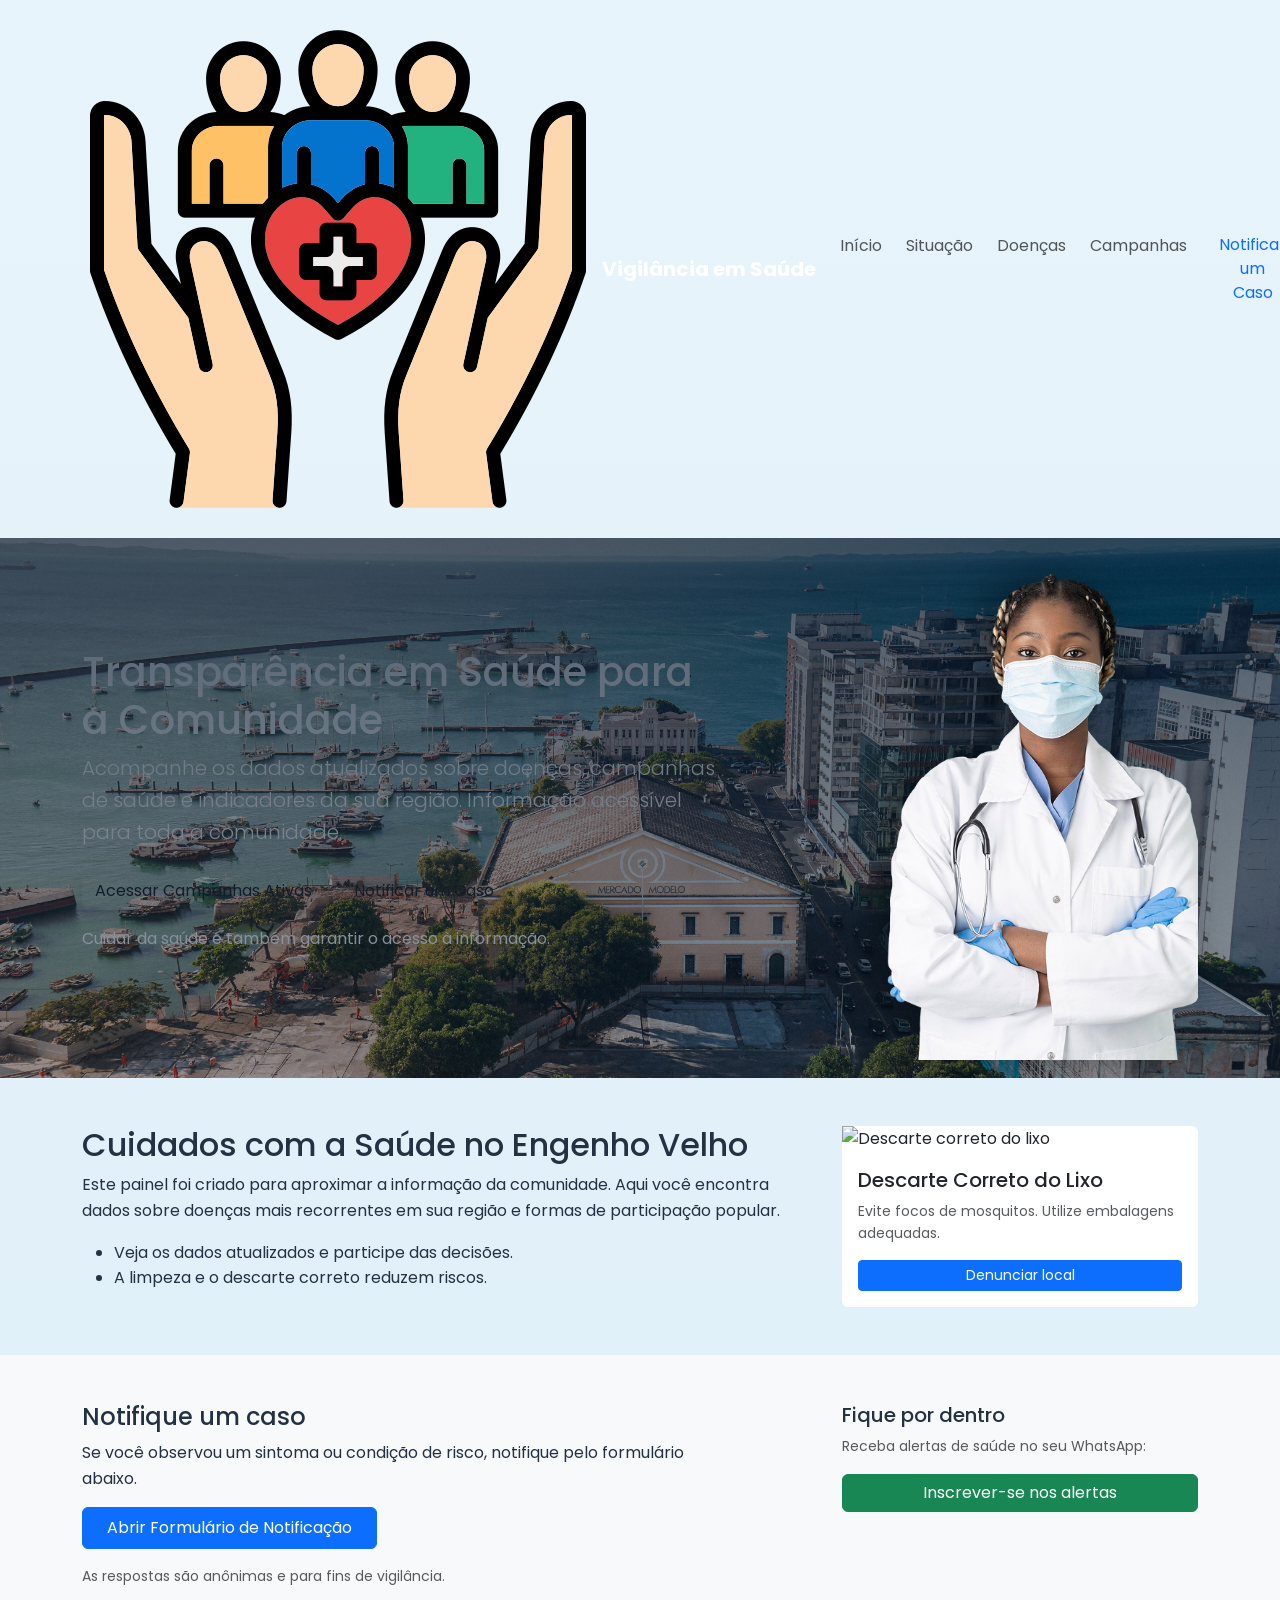
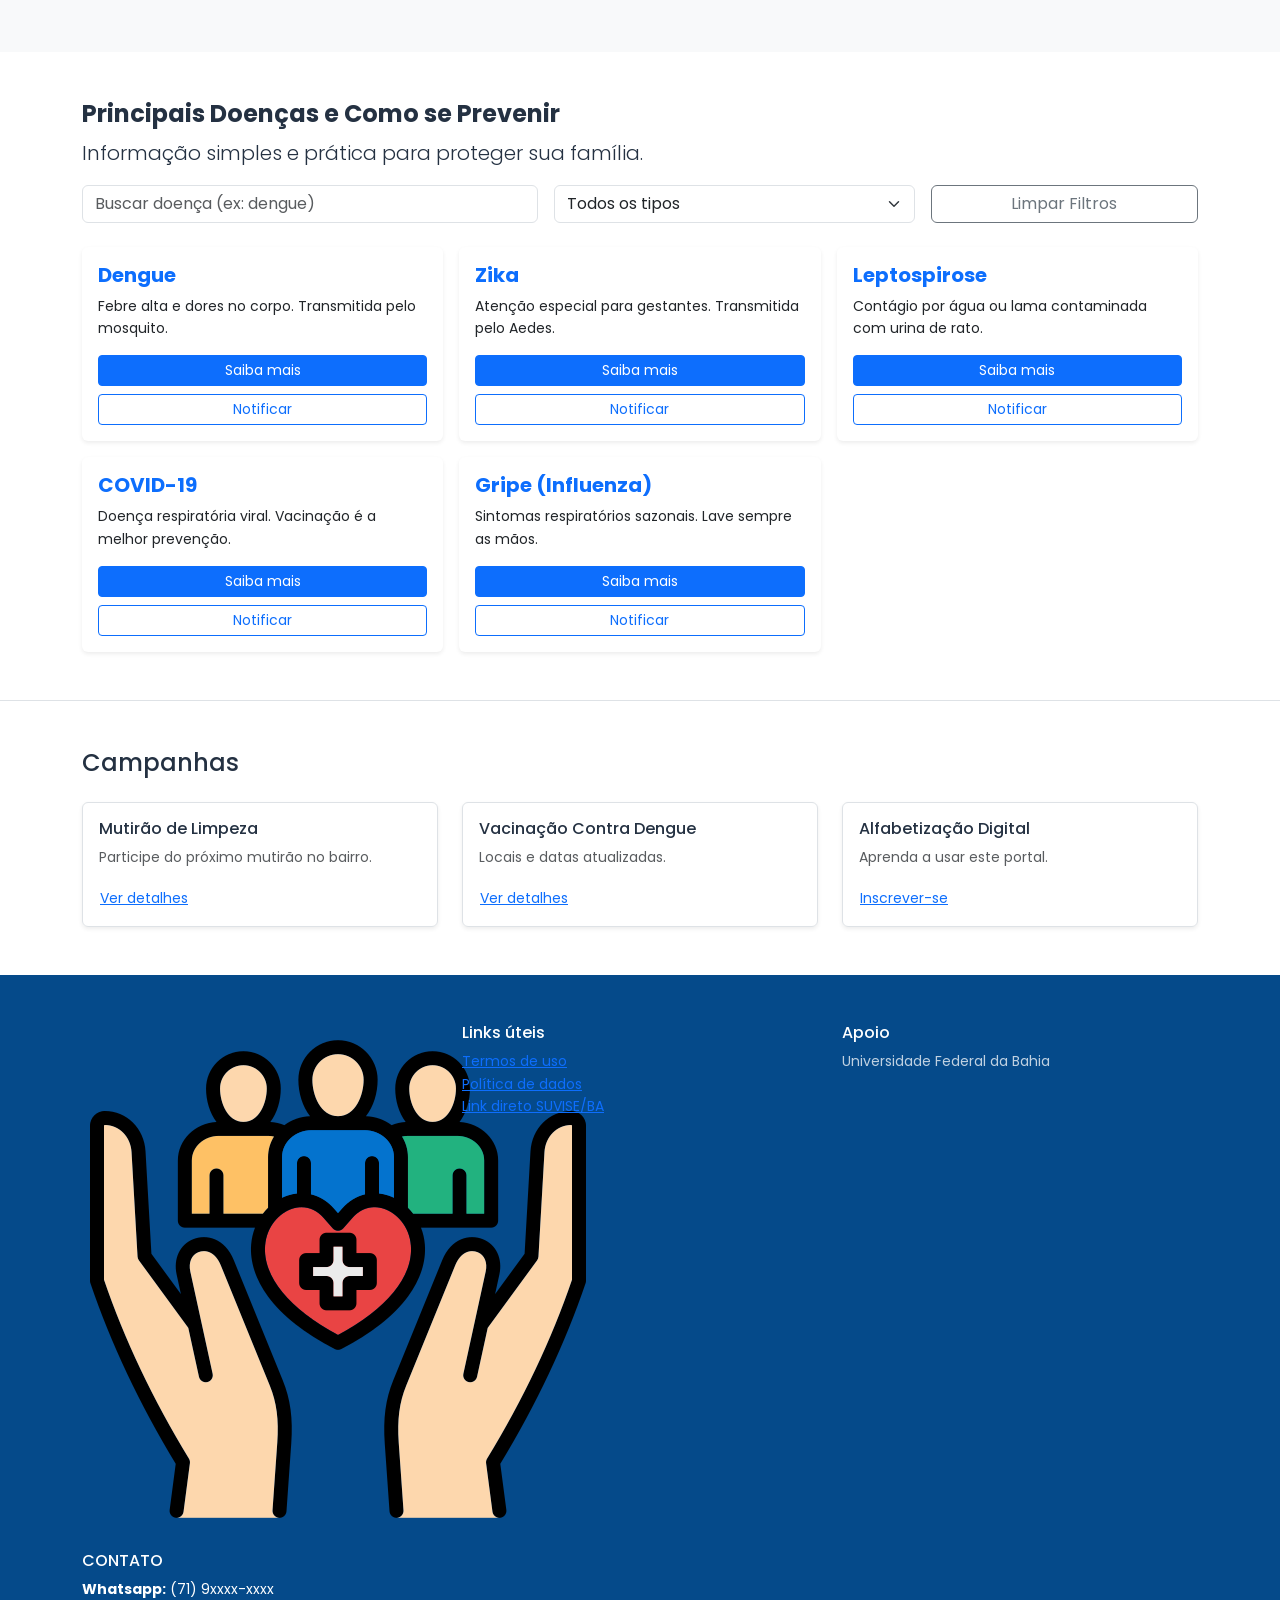
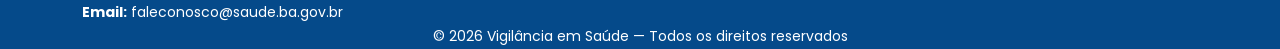
==== index.html @ c5ea994a "Initial Commit: Projeto Vigilância em Saúde" ====
<!doctype html>
<html lang="pt-BR">
<head>
  <meta charset="utf-8" />
  <meta name="viewport" content="width=device-width, initial-scale=1" />
  <meta name="description" content="Portal de Vigilância em Saúde - Dados sobre doenças e prevenção.">
  <title>Vigilância em Saúde | Transparência e Prevenção</title>

  <link rel="preconnect" href="https://fonts.googleapis.com">
  <link rel="preconnect" href="https://fonts.gstatic.com" crossorigin>

  <link href="https://cdn.jsdelivr.net/npm/bootstrap@5.3.2/dist/css/bootstrap.min.css" rel="stylesheet">
  <link href="https://fonts.googleapis.com/css2?family=Poppins:wght@400;600;700&display=swap" rel="stylesheet">
  <link rel="stylesheet" href="css/style.css">
</head>
<body>

  <nav class="navbar navbar-expand-lg topbar sticky-top" aria-label="Navegação principal">
    <div class="container">
      <a class="navbar-brand d-flex align-items-center" href="#inicio">
        <img src="assets/logo.png" alt="Logotipo Vigilância em Saúde" class="logo me-2">
        <span class="text-white fw-bold">Vigilância em Saúde</span>
      </a>

      <button class="navbar-toggler" type="button" data-bs-toggle="collapse" data-bs-target="#mainNav" 
              aria-controls="mainNav" aria-expanded="false" aria-label="Abrir menu">
        <span class="navbar-toggler-icon"></span>
      </button>

      <div class="collapse navbar-collapse" id="mainNav">
        <ul class="navbar-nav ms-auto gap-2">
          <li><a class="nav-link" href="#inicio">Início</a></li>
          <li><a class="nav-link" href="#situacao">Situação</a></li>
          <li><a class="nav-link" href="#doencas">Doenças</a></li>
          <li><a class="nav-link" href="#campanhas">Campanhas</a></li>
          <li><a class="nav-link btn btn-sm btn-light text-primary px-3" href="#notificar">Notificar um Caso</a></li>
        </ul>
      </div>
    </div>
  </nav>

  <header class="hero" id="inicio">
    <div class="container">
      <div class="row align-items-center">
        <div class="col-lg-7">
          <h1>Transparência em Saúde para a Comunidade</h1>
          <p class="lead">Acompanhe os dados atualizados sobre doenças, campanhas de saúde e indicadores da sua região. Informação acessível para toda a comunidade.</p>
          <div class="d-flex gap-3 flex-wrap mt-4">
            <a class="btn btn-cta shadow" href="#campanhas">Acessar Campanhas Ativas</a>
            <a class="btn btn-cta-outline" href="#notificar">Notificar um Caso</a>
          </div>
          <p class="mt-3 hero-sub">Cuidar da saúde é também garantir o acesso à informação.</p>
        </div>
        <div class="col-lg-5 d-none d-lg-block">
          <div class="hero-figure">
            <img src="assets/hero-doctor.png" alt="Profissional de Saúde" class="hero-img" fetchpriority="high">
          </div>
        </div>
      </div>
    </div>
  </header>

  <main>
    <section id="situacao" class="section-info py-5">
      <div class="container">
        <div class="row g-4">
          <article class="col-lg-8">
            <h2>Cuidados com a Saúde no Engenho Velho</h2>
            <p>Este painel foi criado para aproximar a informação da comunidade. Aqui você encontra dados sobre doenças mais recorrentes em sua região e formas de participação popular.</p>
            <ul class="mt-3">
              <li>Veja os dados atualizados e participe das decisões.</li>
              <li>A limpeza e o descarte correto reduzem riscos.</li>
            </ul>
          </article>
          <aside class="col-lg-4">
            <div class="card card-campaign border-0">
              <img src="assets/lixo.jpg" alt="Descarte correto do lixo" loading="lazy">
              <div class="p-3">
                <h5 class="mb-2">Descarte Correto do Lixo</h5>
                <p class="small text-muted">Evite focos de mosquitos. Utilize embalagens adequadas.</p>
                <button class="btn btn-sm btn-primary w-100" data-bs-toggle="modal" data-bs-target="#denunciaModal">Denunciar local</button>
              </div>
            </div>
          </aside>
        </div>
      </div>
    </section>

    <section id="notificar" class="py-5 bg-light">
      <div class="container">
        <div class="row align-items-start">
          <div class="col-lg-7">
            <h4>Notifique um caso</h4>
            <p>Se você observou um sintoma ou condição de risco, notifique pelo formulário abaixo.</p>
            <a class="btn btn-primary px-4 py-2" href="./forms/epidemiologia.html" target="_blank" rel="noopener">
              Abrir Formulário de Notificação
            </a>
            <p class="mt-3 small text-muted">As respostas são anônimas e para fins de vigilância.</p>
          </div>
          <div class="col-lg-4 offset-lg-1">
            <aside class="side-box sticky">
              <h5 class="mb-2">Fique por dentro</h5>
              <p class="small text-muted mb-3">Receba alertas de saúde no seu WhatsApp:</p>
              <button class="btn btn-success w-100" data-bs-toggle="modal" data-bs-target="#whatsappModal">Inscrever-se nos alertas</button>
            </aside>
          </div>
        </div>
      </div>
    </section>

<section id="doencas" class="py-5 bg-white">
  <div class="container">
    <h2 class="h4 fw-bold">Principais Doenças e Como se Prevenir</h2>
    <p class="lead">Informação simples e prática para proteger sua família.</p>

    <div class="row g-3 mb-4 align-items-center">
      <div class="col-md-5">
        <input id="searchDisease" class="form-control" placeholder="Buscar doença (ex: dengue)">
      </div>
      <div class="col-md-4">
        <select id="filterType" class="form-select">
          <option value="all">Todos os tipos</option>
          <option value="vetor">Transmitidas por vetor</option>
          <option value="viral">Viral</option>
          <option value="bacteriana">Bacteriana</option>
        </select>
      </div>
      <div class="col-md-3">
        <button id="clearFilters" class="btn btn-outline-secondary w-100">Limpar Filtros</button>
      </div>
    </div>

    <div class="row g-3" id="diseaseGrid">
      
      <div class="col-sm-6 col-md-4 disease-card" data-type="vetor" data-name="Dengue">
        <div class="card h-100 border-0 shadow-sm">
          <div class="card-body d-flex flex-column">
            <h5 class="card-title fw-bold text-primary">Dengue</h5>
            <p class="card-text small">Febre alta e dores no corpo. Transmitida pelo mosquito.</p>
            <div class="mt-auto">
              <button class="btn btn-primary btn-sm btn-know w-100 mb-2" data-disease="dengue">Saiba mais</button>
              <a href="#notificar" class="btn btn-outline-primary btn-sm w-100">Notificar</a>
            </div>
          </div>
        </div>
      </div>

      <div class="col-sm-6 col-md-4 disease-card" data-type="vetor" data-name="Zika">
        <div class="card h-100 border-0 shadow-sm">
          <div class="card-body d-flex flex-column">
            <h5 class="card-title fw-bold text-primary">Zika</h5>
            <p class="card-text small">Atenção especial para gestantes. Transmitida pelo Aedes.</p>
            <div class="mt-auto">
              <button class="btn btn-primary btn-sm btn-know w-100 mb-2" data-disease="zika">Saiba mais</button>
              <a href="#notificar" class="btn btn-outline-primary btn-sm w-100">Notificar</a>
            </div>
          </div>
        </div>
      </div>

      <div class="col-sm-6 col-md-4 disease-card" data-type="bacteriana" data-name="Leptospirose">
        <div class="card h-100 border-0 shadow-sm">
          <div class="card-body d-flex flex-column">
            <h5 class="card-title fw-bold text-primary">Leptospirose</h5>
            <p class="card-text small">Contágio por água ou lama contaminada com urina de rato.</p>
            <div class="mt-auto">
              <button class="btn btn-primary btn-sm btn-know w-100 mb-2" data-disease="lepto">Saiba mais</button>
              <a href="#notificar" class="btn btn-outline-primary btn-sm w-100">Notificar</a>
            </div>
          </div>
        </div>
      </div>

      <div class="col-sm-6 col-md-4 disease-card" data-type="viral" data-name="COVID-19">
        <div class="card h-100 border-0 shadow-sm">
          <div class="card-body d-flex flex-column">
            <h5 class="card-title fw-bold text-primary">COVID-19</h5>
            <p class="card-text small">Doença respiratória viral. Vacinação é a melhor prevenção.</p>
            <div class="mt-auto">
              <button class="btn btn-primary btn-sm btn-know w-100 mb-2" data-disease="covid">Saiba mais</button>
              <a href="#notificar" class="btn btn-outline-primary btn-sm w-100">Notificar</a>
            </div>
          </div>
        </div>
      </div>

      <div class="col-sm-6 col-md-4 disease-card" data-type="viral" data-name="Gripe">
        <div class="card h-100 border-0 shadow-sm">
          <div class="card-body d-flex flex-column">
            <h5 class="card-title fw-bold text-primary">Gripe (Influenza)</h5>
            <p class="card-text small">Sintomas respiratórios sazonais. Lave sempre as mãos.</p>
            <div class="mt-auto">
              <button class="btn btn-primary btn-sm btn-know w-100 mb-2" data-disease="gripe">Saiba mais</button>
              <a href="#notificar" class="btn btn-outline-primary btn-sm w-100">Notificar</a>
            </div>
          </div>
        </div>
      </div>

    </div>
  </div>
</section>

    <section id="campanhas" class="py-5 bg-white border-top">
      <div class="container">
        <h4 class="mb-4">Campanhas</h4>
        <div class="row gy-3">
          <div class="col-md-4">
            <div class="p-3 border rounded h-100 shadow-sm">
              <h6>Mutirão de Limpeza</h6>
              <p class="small text-muted">Participe do próximo mutirão no bairro.</p>
              <a href="#" class="btn btn-link btn-sm p-0">Ver detalhes</a>
            </div>
          </div>
          <div class="col-md-4">
            <div class="p-3 border rounded h-100 shadow-sm">
              <h6>Vacinação Contra Dengue</h6>
              <p class="small text-muted">Locais e datas atualizadas.</p>
              <a href="#" class="btn btn-link btn-sm p-0">Ver detalhes</a>
            </div>
          </div>
          <div class="col-md-4">
            <div class="p-3 border rounded h-100 shadow-sm">
              <h6>Alfabetização Digital</h6>
              <p class="small text-muted">Aprenda a usar este portal.</p>
              <a href="#" class="btn btn-link btn-sm p-0">Inscrever-se</a>
            </div>
          </div>
        </div>
      </div>
    </section>
  </main>

  <footer class="site-footer">
    <div class="footer-top">
      <div class="container">
        <div class="row gy-4 align-items-start">
          <div class="col-lg-4 text-center text-lg-start">
            <img src="assets/logo.png" alt="logo" class="footer-logo mb-3">
            <h6 class="footer-heading">CONTATO</h6>
            <address class="footer-contact small mb-0">
              <strong>Whatsapp:</strong> (71) 9xxxx-xxxx<br>
              <strong>Email:</strong> faleconosco@saude.ba.gov.br
            </address>
          </div>
          <div class="col-md-4">
            <h6 class="footer-heading">Links úteis</h6>
            <ul class="footer-links list-unstyled small">
              <li><a href="#">Termos de uso</a></li>
              <li><a href="#">Política de dados</a></li>
              <li><a href="#">Link direto SUVISE/BA</a></li>
            </ul>
          </div>
          <div class="col-md-4">
            <h6 class="footer-heading">Apoio</h6>
            <p class="small opacity-75">Universidade Federal da Bahia</p>
          </div>
        </div>
      </div>
    </div>
    <div class="footer-bottom">
      <div class="container text-center">
        <small>© <span id="anoAtual"></span> Vigilância em Saúde — Todos os direitos reservados</small>
      </div>
    </div>
  </footer>

  <div class="modal fade" id="denunciaModal" tabindex="-1" aria-hidden="true">
    <div class="modal-dialog modal-dialog-centered">
      <div class="modal-content">
        <div class="modal-header">
          <h5 class="modal-title">Denunciar Descarte Irregular</h5>
          <button type="button" class="btn-close" data-bs-dismiss="modal"></button>
        </div>
        <div class="modal-body">
          <form id="denunciaForm">
            <div class="mb-3">
              <label class="form-label">Localização</label>
              <input type="text" class="form-control" required placeholder="Endereço ou referência">
            </div>
            <div class="mb-3">
              <label class="form-label">Descrição</label>
              <textarea class="form-control" rows="3"></textarea>
            </div>
            <button type="submit" class="btn btn-primary w-100">Enviar Denúncia</button>
          </form>
        </div>
      </div>
    </div>
  </div>

  <div class="modal fade" id="whatsappModal" tabindex="-1" aria-hidden="true">
    <div class="modal-dialog modal-sm modal-dialog-centered">
      <div class="modal-content">
        <div class="modal-header">
          <h5 class="modal-title">Alertas WhatsApp</h5>
          <button type="button" class="btn-close" data-bs-dismiss="modal"></button>
        </div>
        <div class="modal-body">
          <form id="waForm">
            <div class="mb-3">
              <label class="form-label small">Seu número</label>
              <input type="tel" class="form-control" placeholder="71 9XXXX-XXXX" required>
            </div>
            <button type="submit" class="btn btn-success w-100">Confirmar</button>
          </form>
        </div>
      </div>
    </div>
  </div>
<div class="modal fade" id="diseaseModal" tabindex="-1" aria-hidden="true">
  <div class="modal-dialog modal-dialog-centered">
    <div class="modal-content border-0 shadow-lg">
      <div class="modal-header bg-primary text-white">
        <h5 class="modal-title fw-bold" id="diseaseTitle">Detalhes</h5>
        <button type="button" class="btn-close btn-close-white" data-bs-dismiss="modal" aria-label="Fechar"></button>
      </div>
      <div class="modal-body p-4">
        <p id="diseaseSummary" class="text-muted mb-4"></p>
        
        <h6 class="fw-bold text-primary">Sinais e Sintomas:</h6>
        <ul id="diseaseSymptoms" class="mb-4"></ul>
        
        <h6 class="fw-bold text-success">Como Prevenir:</h6>
        <ul id="diseasePrevention" class="mb-4"></ul>

        <div class="alert alert-warning py-2 small">
          <strong>Quando procurar ajuda?</strong><br>
          <span id="diseaseWhen"></span>
        </div>
      </div>
      <div class="modal-footer border-0">
        <button type="button" class="btn btn-secondary" data-bs-dismiss="modal">Fechar</button>
        <a href="#notificar" class="btn btn-primary" data-bs-dismiss="modal">Notificar este sintoma</a>
      </div>
    </div>
  </div>
</div>
  <script src="https://cdn.jsdelivr.net/npm/bootstrap@5.3.2/dist/js/bootstrap.bundle.min.js"></script>
  <script src="js/main.js"></script>
  <script>document.getElementById('anoAtual').textContent = new Date().getFullYear();</script>
</body>
</html>
---- css/style.css ----
/* ARQUITETURA: ITCSS/BEM simplificado 
  Foco em escalabilidade e redução de especificidade.
*/

:root {
  /* Design Tokens - Cores */
  --color-primary: #054a8a;
  --color-accent: #0b6ebf;
  --color-success: #16823a;
  --color-danger: #e23d3d;
  --color-text-dark: #243142;
  --color-text-muted: #4b5b69;
  --color-white: #ffffff;
  
  /* Gradientes */
  --grad-primary: linear-gradient(90deg, var(--color-primary) 0%, var(--color-accent) 100%);
  --grad-bg: linear-gradient(180deg, #e8f4fb 0%, #dfeff8 50%, #eaf6fd 100%);
  --overlay-dark: linear-gradient(180deg, rgba(3, 22, 45, 0.7), rgba(3, 22, 45, 0.4));

  /* Tipografia Baseada em Fluid Design */
  --font-main: 'Poppins', system-ui, -apple-system, sans-serif;
  --text-base: 1rem; /* 16px */
  --text-sm: 0.875rem; /* 14px */
}

/* 1. Reset & Base */
*, *::before, *::after { box-sizing: border-box; }

body {
  margin: 0;
  background: var(--grad-bg);
  color: var(--color-text-dark);
  font-family: var(--font-main);
  line-height: 1.6;
  -webkit-font-smoothing: antialiased;
}

/* 2. Layout Components */
.navbar--custom {
  background: var(--grad-primary);
  box-shadow: 0 2px 10px rgba(0,0,0,0.1);
}

.hero {
  position: relative;
  min-height: clamp(400px, 60vh, 540px);
  display: grid;
  align-items: center;
  background: #03162d url('../assets/hero.jpg') center/cover no-repeat;
  color: var(--color-white);
}

.hero::before {
  content: "";
  position: absolute;
  inset: 0;
  background: var(--overlay-dark);
  z-index: 1;
}

.hero__content {
  position: relative;
  z-index: 2;
}
/* HERO - Ajuste para permitir ancoragem na base */
.hero {
  position: relative;
  background-image: url('../assets/hero.jpg');
  background-size: cover;
  background-position: center;
  min-height: 540px;
  display: flex;
  align-items: stretch; /* Estica as colunas para ocuparem a altura toda do azul */
  color: #fff;
  overflow: hidden; /* Garante que a imagem não vaze para fora da seção */
}
/* HERO - Estrutura Principal */
.hero {
  position: relative;
  min-height: 540px;
  display: flex;
  align-items: center; /* Mantém o TEXTO centralizado verticalmente */
  background: #03162d url('../assets/hero.jpg') center/cover no-repeat;
  overflow: hidden; 
}
/* Coluna da Médica */
.hero .col-lg-5 {
  display: flex !important;
  align-self: stretch; /* Faz a coluna ter a altura total do azul */
  align-items: flex-end; /* Ancora o conteúdo no fundo */
  justify-content: flex-end;
  padding-bottom: 0 !important;
}

.hero-figure {
  position: relative;
  margin-bottom: -5px; /* Garante que não haja fresta branca */
  line-height: 0;
  z-index: 5;
}

.hero-img {
  /* Ajuste a altura para ela não ficar pequena demais nem gigante */
  height: 500px; 
  width: auto;
  display: block;
  object-fit: contain;
  /* Melhora a integração com o fundo */
  filter: drop-shadow(-10px 0 20px rgba(0,0,0,0.4));
}

/* 3. UI Components */
.c-card {
  background: var(--color-white);
  border-radius: 12px;
  border: none;
  transition: transform 0.3s ease, box-shadow 0.3s ease;
  box-shadow: 0 4px 20px rgba(0,0,0,0.05);
}

.c-card:hover {
  transform: translateY(-5px);
  box-shadow: 0 12px 30px rgba(0,0,0,0.1);
}

.btn-primary-custom {
  background-color: var(--color-primary);
  border: none;
  padding: 0.75rem 1.5rem;
  font-weight: 600;
  border-radius: 8px;
  transition: filter 0.2s;
}

.btn-primary-custom:hover {
  filter: brightness(1.2);
  color: var(--color-white);
}

/* 4. Footer (Ajustado conforme imagem enviada) */
.site-footer {
  background-color: #054a8a; /* Azul sólido conforme imagem */
  color: var(--color-white);
  padding: 3rem 0 0;
}

.footer__heading {
  font-size: 1.1rem;
  font-weight: 700;
  text-transform: uppercase;
  margin-bottom: 1.5rem;
}

.footer__link {
  color: rgba(255,255,255,0.85);
  text-decoration: none;
  transition: color 0.2s;
}

.footer__link:hover {
  color: var(--color-white);
  text-decoration: underline;
}

/* 5. Utilitários de Acessibilidade */
.sr-only {
  position: absolute;
  width: 1px;
  height: 1px;
  padding: 0;
  margin: -1px;
  overflow: hidden;
  clip: rect(0, 0, 0, 0);
  border: 0;
}

/* 6. Media Queries Modernas */
@media (max-width: 991px) {
  .hero__figure { display: none; }
  .section-padding { padding: 2rem 0; }
}
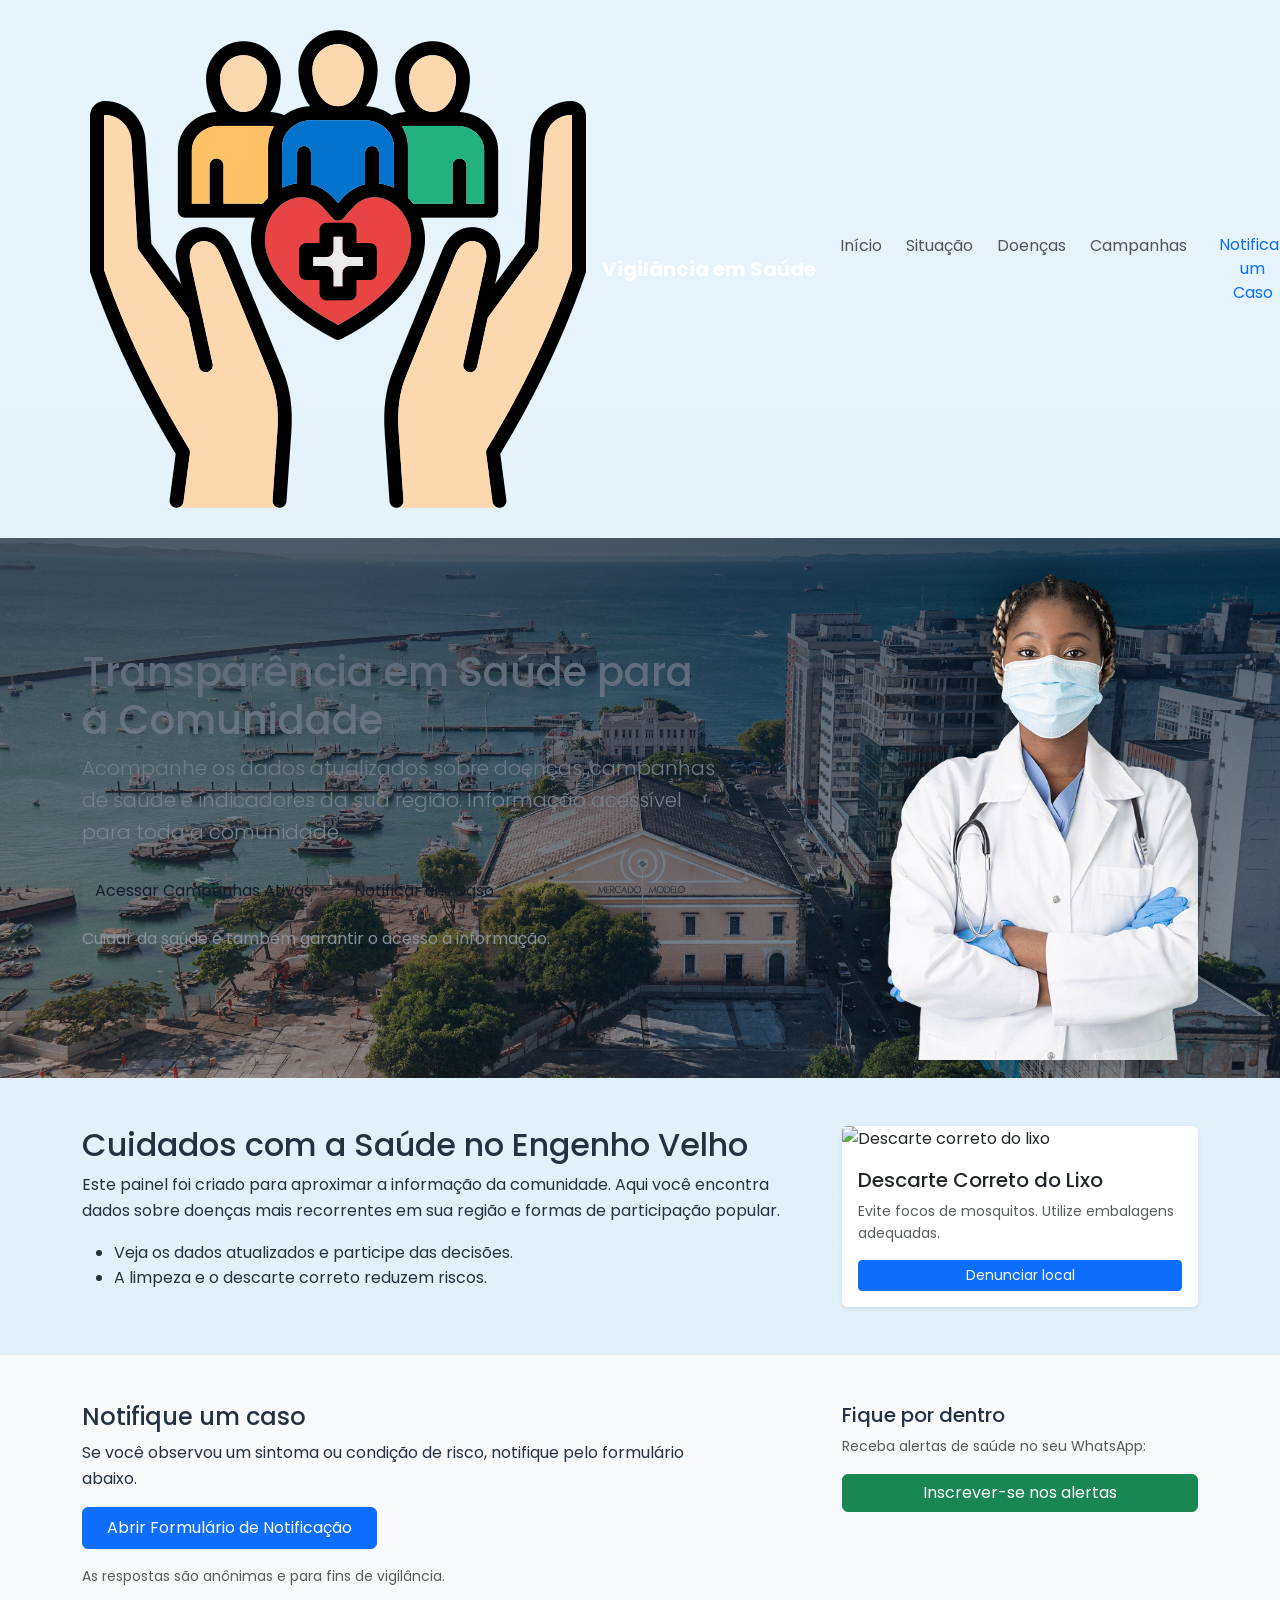
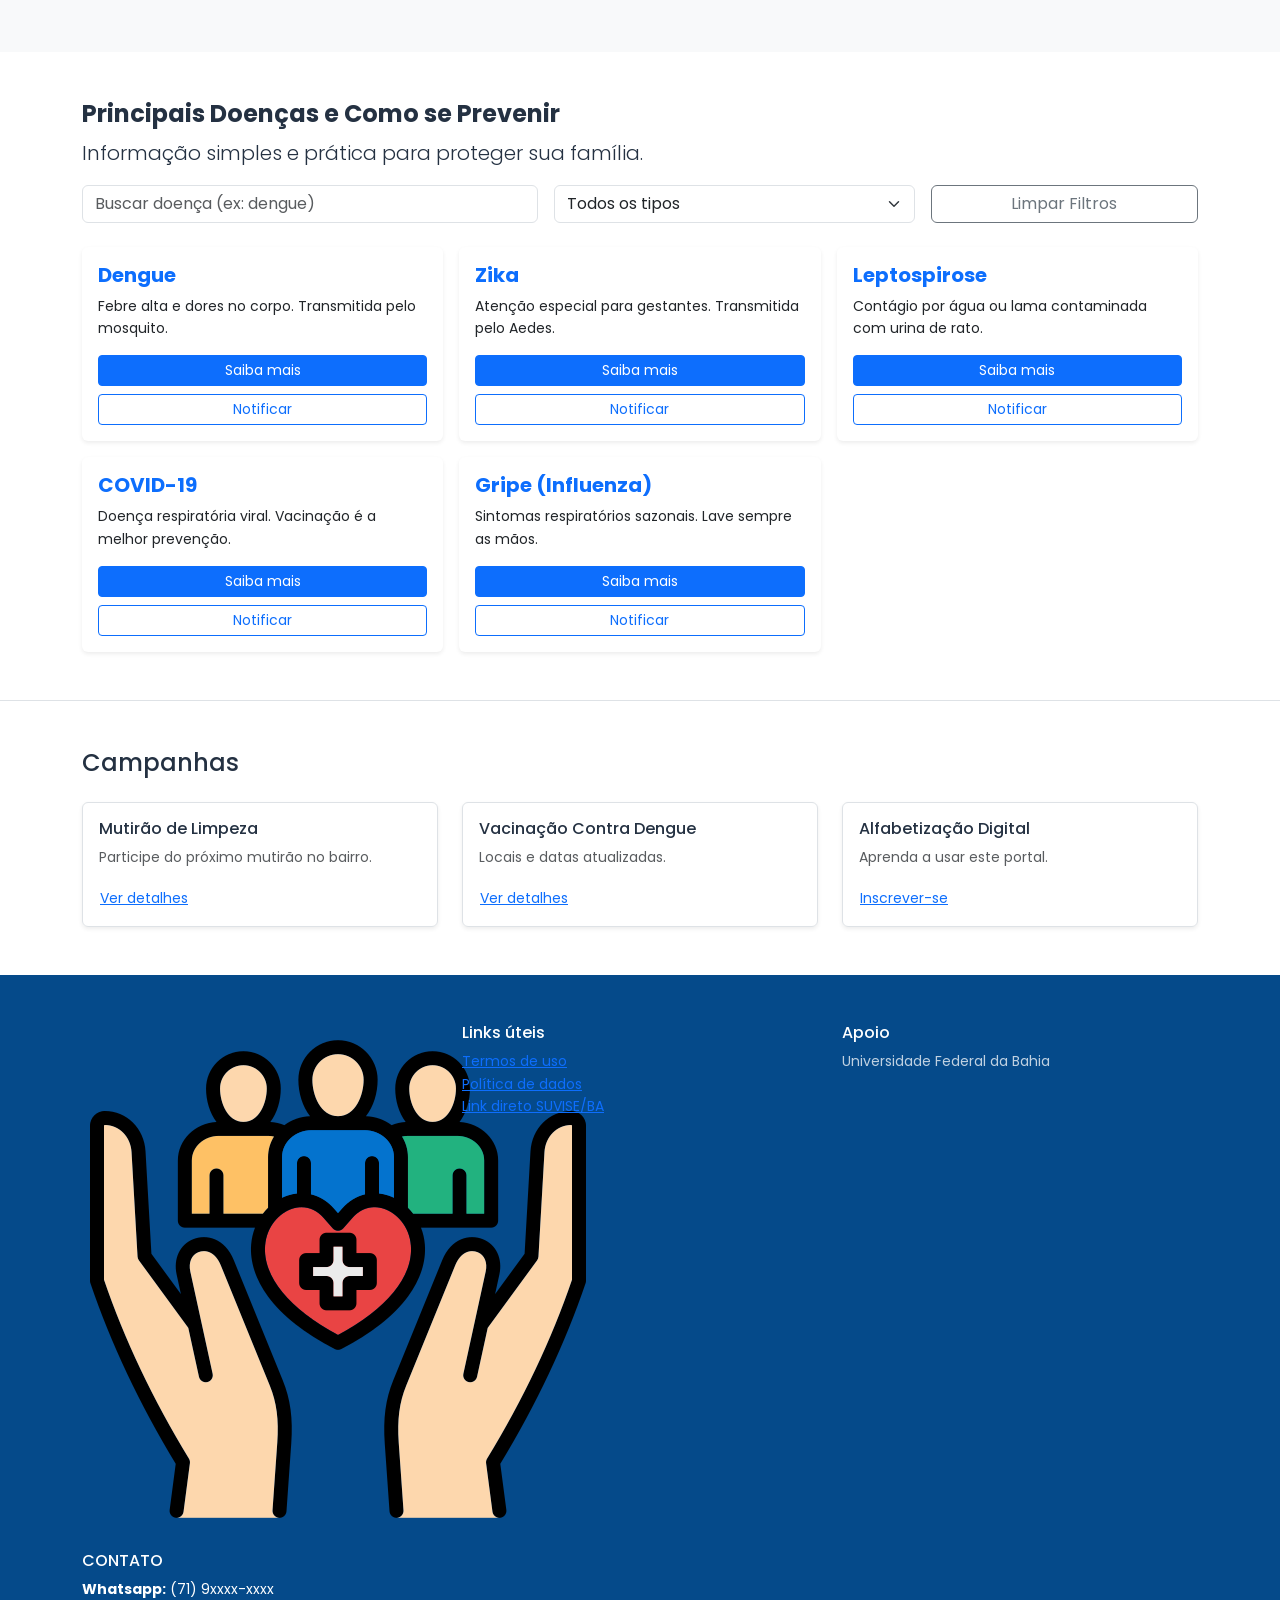
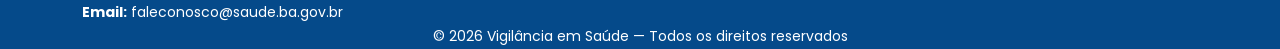
==== commit 5c15d842: "Refatoração: Apaguei algumas lógicas do html para melhor organização e habilitei o envio de arquivos" ====
--- a/index.html
+++ b/index.html
@@ -1,5 +1,6 @@
 <!doctype html>
 <html lang="pt-BR">
+
 <head>
   <meta charset="utf-8" />
   <meta name="viewport" content="width=device-width, initial-scale=1" />
@@ -13,6 +14,7 @@
   <link href="https://fonts.googleapis.com/css2?family=Poppins:wght@400;600;700&display=swap" rel="stylesheet">
   <link rel="stylesheet" href="css/style.css">
 </head>
+
 <body>
 
   <nav class="navbar navbar-expand-lg topbar sticky-top" aria-label="Navegação principal">
@@ -22,8 +24,8 @@
         <span class="text-white fw-bold">Vigilância em Saúde</span>
       </a>
 
-      <button class="navbar-toggler" type="button" data-bs-toggle="collapse" data-bs-target="#mainNav" 
-              aria-controls="mainNav" aria-expanded="false" aria-label="Abrir menu">
+      <button class="navbar-toggler" type="button" data-bs-toggle="collapse" data-bs-target="#mainNav"
+        aria-controls="mainNav" aria-expanded="false" aria-label="Abrir menu">
         <span class="navbar-toggler-icon"></span>
       </button>
 
@@ -44,7 +46,8 @@
       <div class="row align-items-center">
         <div class="col-lg-7">
           <h1>Transparência em Saúde para a Comunidade</h1>
-          <p class="lead">Acompanhe os dados atualizados sobre doenças, campanhas de saúde e indicadores da sua região. Informação acessível para toda a comunidade.</p>
+          <p class="lead">Acompanhe os dados atualizados sobre doenças, campanhas de saúde e indicadores da sua região.
+            Informação acessível para toda a comunidade.</p>
           <div class="d-flex gap-3 flex-wrap mt-4">
             <a class="btn btn-cta shadow" href="#campanhas">Acessar Campanhas Ativas</a>
             <a class="btn btn-cta-outline" href="#notificar">Notificar um Caso</a>
@@ -61,20 +64,22 @@
   </header>
 
   <main>
-    <section id="situacao" class="section-info py-5">
+<section id="situacao" class="section-info py-5">
       <div class="container">
         <div class="row g-4">
           <article class="col-lg-8">
             <h2>Cuidados com a Saúde no Engenho Velho</h2>
-            <p>Este painel foi criado para aproximar a informação da comunidade. Aqui você encontra dados sobre doenças mais recorrentes em sua região e formas de participação popular.</p>
+            <p>Este painel foi criado para aproximar a informação da comunidade. Aqui você encontra dados sobre doenças
+              mais recorrentes em sua região e formas de participação popular.</p>
             <ul class="mt-3">
               <li>Veja os dados atualizados e participe das decisões.</li>
               <li>A limpeza e o descarte correto reduzem riscos.</li>
             </ul>
           </article>
+          
           <aside class="col-lg-4">
-            <div class="card card-campaign border-0">
-              <img src="assets/lixo.jpg" alt="Descarte correto do lixo" loading="lazy">
+            <div class="card card-campaign border-0 shadow-sm">
+              <img src="assets/lixo.jpg" alt="Descarte correto do lixo" class="card-img-top" loading="lazy">
               <div class="p-3">
                 <h5 class="mb-2">Descarte Correto do Lixo</h5>
                 <p class="small text-muted">Evite focos de mosquitos. Utilize embalagens adequadas.</p>
@@ -84,8 +89,38 @@
           </aside>
         </div>
       </div>
+
+      <div class="modal fade" id="denunciaModal" tabindex="-1" aria-hidden="true">
+        <div class="modal-dialog modal-dialog-centered">
+          <div class="modal-content border-0 shadow-lg">
+            <div class="modal-header bg-primary text-white">
+              <h5 class="modal-title fw-bold">Denunciar Descarte Irregular</h5>
+              <button type="button" class="btn-close btn-close-white" data-bs-dismiss="modal"></button>
+            </div>
+            <form id="formDenunciaLixo" enctype="multipart/form-data">
+              <div class="modal-body p-4">
+                <div class="mb-3">
+                  <label class="form-label fw-bold">Localização</label>
+                  <input type="text" name="local" class="form-control" required placeholder="Endereço ou referência">
+                </div>
+                <div class="mb-3">
+                  <label class="form-label fw-bold">Descrição</label>
+                  <textarea name="descricao" class="form-control" rows="3" placeholder="O que está sendo descartado incorretamente?"></textarea>
+                </div>
+                <div class="mb-3">
+                  <label class="form-label fw-bold">Anexar Fotos</label>
+                  <input type="file" name="denunciaFiles[]" class="form-control" multiple accept="image/*">
+                </div>
+              </div>
+              <div class="modal-footer border-0">
+                <button type="button" class="btn btn-secondary" data-bs-dismiss="modal">Cancelar</button>
+                <button type="submit" class="btn btn-primary px-4">Enviar Denúncia</button>
+              </div>
+            </form>
+          </div>
+        </div>
+      </div>
     </section>
-
     <section id="notificar" class="py-5 bg-light">
       <div class="container">
         <div class="row align-items-start">
@@ -101,105 +136,106 @@
             <aside class="side-box sticky">
               <h5 class="mb-2">Fique por dentro</h5>
               <p class="small text-muted mb-3">Receba alertas de saúde no seu WhatsApp:</p>
-              <button class="btn btn-success w-100" data-bs-toggle="modal" data-bs-target="#whatsappModal">Inscrever-se nos alertas</button>
+              <button class="btn btn-success w-100" data-bs-toggle="modal" data-bs-target="#whatsappModal">Inscrever-se
+                nos alertas</button>
             </aside>
           </div>
         </div>
       </div>
     </section>
 
-<section id="doencas" class="py-5 bg-white">
-  <div class="container">
-    <h2 class="h4 fw-bold">Principais Doenças e Como se Prevenir</h2>
-    <p class="lead">Informação simples e prática para proteger sua família.</p>
-
-    <div class="row g-3 mb-4 align-items-center">
-      <div class="col-md-5">
-        <input id="searchDisease" class="form-control" placeholder="Buscar doença (ex: dengue)">
-      </div>
-      <div class="col-md-4">
-        <select id="filterType" class="form-select">
-          <option value="all">Todos os tipos</option>
-          <option value="vetor">Transmitidas por vetor</option>
-          <option value="viral">Viral</option>
-          <option value="bacteriana">Bacteriana</option>
-        </select>
-      </div>
-      <div class="col-md-3">
-        <button id="clearFilters" class="btn btn-outline-secondary w-100">Limpar Filtros</button>
-      </div>
-    </div>
-
-    <div class="row g-3" id="diseaseGrid">
-      
-      <div class="col-sm-6 col-md-4 disease-card" data-type="vetor" data-name="Dengue">
-        <div class="card h-100 border-0 shadow-sm">
-          <div class="card-body d-flex flex-column">
-            <h5 class="card-title fw-bold text-primary">Dengue</h5>
-            <p class="card-text small">Febre alta e dores no corpo. Transmitida pelo mosquito.</p>
-            <div class="mt-auto">
-              <button class="btn btn-primary btn-sm btn-know w-100 mb-2" data-disease="dengue">Saiba mais</button>
-              <a href="#notificar" class="btn btn-outline-primary btn-sm w-100">Notificar</a>
-            </div>
-          </div>
-        </div>
-      </div>
-
-      <div class="col-sm-6 col-md-4 disease-card" data-type="vetor" data-name="Zika">
-        <div class="card h-100 border-0 shadow-sm">
-          <div class="card-body d-flex flex-column">
-            <h5 class="card-title fw-bold text-primary">Zika</h5>
-            <p class="card-text small">Atenção especial para gestantes. Transmitida pelo Aedes.</p>
-            <div class="mt-auto">
-              <button class="btn btn-primary btn-sm btn-know w-100 mb-2" data-disease="zika">Saiba mais</button>
-              <a href="#notificar" class="btn btn-outline-primary btn-sm w-100">Notificar</a>
-            </div>
-          </div>
-        </div>
-      </div>
-
-      <div class="col-sm-6 col-md-4 disease-card" data-type="bacteriana" data-name="Leptospirose">
-        <div class="card h-100 border-0 shadow-sm">
-          <div class="card-body d-flex flex-column">
-            <h5 class="card-title fw-bold text-primary">Leptospirose</h5>
-            <p class="card-text small">Contágio por água ou lama contaminada com urina de rato.</p>
-            <div class="mt-auto">
-              <button class="btn btn-primary btn-sm btn-know w-100 mb-2" data-disease="lepto">Saiba mais</button>
-              <a href="#notificar" class="btn btn-outline-primary btn-sm w-100">Notificar</a>
-            </div>
-          </div>
-        </div>
-      </div>
-
-      <div class="col-sm-6 col-md-4 disease-card" data-type="viral" data-name="COVID-19">
-        <div class="card h-100 border-0 shadow-sm">
-          <div class="card-body d-flex flex-column">
-            <h5 class="card-title fw-bold text-primary">COVID-19</h5>
-            <p class="card-text small">Doença respiratória viral. Vacinação é a melhor prevenção.</p>
-            <div class="mt-auto">
-              <button class="btn btn-primary btn-sm btn-know w-100 mb-2" data-disease="covid">Saiba mais</button>
-              <a href="#notificar" class="btn btn-outline-primary btn-sm w-100">Notificar</a>
-            </div>
-          </div>
-        </div>
-      </div>
-
-      <div class="col-sm-6 col-md-4 disease-card" data-type="viral" data-name="Gripe">
-        <div class="card h-100 border-0 shadow-sm">
-          <div class="card-body d-flex flex-column">
-            <h5 class="card-title fw-bold text-primary">Gripe (Influenza)</h5>
-            <p class="card-text small">Sintomas respiratórios sazonais. Lave sempre as mãos.</p>
-            <div class="mt-auto">
-              <button class="btn btn-primary btn-sm btn-know w-100 mb-2" data-disease="gripe">Saiba mais</button>
-              <a href="#notificar" class="btn btn-outline-primary btn-sm w-100">Notificar</a>
-            </div>
-          </div>
-        </div>
-      </div>
-
-    </div>
-  </div>
-</section>
+    <section id="doencas" class="py-5 bg-white">
+      <div class="container">
+        <h2 class="h4 fw-bold">Principais Doenças e Como se Prevenir</h2>
+        <p class="lead">Informação simples e prática para proteger sua família.</p>
+
+        <div class="row g-3 mb-4 align-items-center">
+          <div class="col-md-5">
+            <input id="searchDisease" class="form-control" placeholder="Buscar doença (ex: dengue)">
+          </div>
+          <div class="col-md-4">
+            <select id="filterType" class="form-select">
+              <option value="all">Todos os tipos</option>
+              <option value="vetor">Transmitidas por vetor</option>
+              <option value="viral">Viral</option>
+              <option value="bacteriana">Bacteriana</option>
+            </select>
+          </div>
+          <div class="col-md-3">
+            <button id="clearFilters" class="btn btn-outline-secondary w-100">Limpar Filtros</button>
+          </div>
+        </div>
+
+        <div class="row g-3" id="diseaseGrid">
+
+          <div class="col-sm-6 col-md-4 disease-card" data-type="vetor" data-name="Dengue">
+            <div class="card h-100 border-0 shadow-sm">
+              <div class="card-body d-flex flex-column">
+                <h5 class="card-title fw-bold text-primary">Dengue</h5>
+                <p class="card-text small">Febre alta e dores no corpo. Transmitida pelo mosquito.</p>
+                <div class="mt-auto">
+                  <button class="btn btn-primary btn-sm btn-know w-100 mb-2" data-disease="dengue">Saiba mais</button>
+                  <a href="#notificar" class="btn btn-outline-primary btn-sm w-100">Notificar</a>
+                </div>
+              </div>
+            </div>
+          </div>
+
+          <div class="col-sm-6 col-md-4 disease-card" data-type="vetor" data-name="Zika">
+            <div class="card h-100 border-0 shadow-sm">
+              <div class="card-body d-flex flex-column">
+                <h5 class="card-title fw-bold text-primary">Zika</h5>
+                <p class="card-text small">Atenção especial para gestantes. Transmitida pelo Aedes.</p>
+                <div class="mt-auto">
+                  <button class="btn btn-primary btn-sm btn-know w-100 mb-2" data-disease="zika">Saiba mais</button>
+                  <a href="#notificar" class="btn btn-outline-primary btn-sm w-100">Notificar</a>
+                </div>
+              </div>
+            </div>
+          </div>
+
+          <div class="col-sm-6 col-md-4 disease-card" data-type="bacteriana" data-name="Leptospirose">
+            <div class="card h-100 border-0 shadow-sm">
+              <div class="card-body d-flex flex-column">
+                <h5 class="card-title fw-bold text-primary">Leptospirose</h5>
+                <p class="card-text small">Contágio por água ou lama contaminada com urina de rato.</p>
+                <div class="mt-auto">
+                  <button class="btn btn-primary btn-sm btn-know w-100 mb-2" data-disease="lepto">Saiba mais</button>
+                  <a href="#notificar" class="btn btn-outline-primary btn-sm w-100">Notificar</a>
+                </div>
+              </div>
+            </div>
+          </div>
+
+          <div class="col-sm-6 col-md-4 disease-card" data-type="viral" data-name="COVID-19">
+            <div class="card h-100 border-0 shadow-sm">
+              <div class="card-body d-flex flex-column">
+                <h5 class="card-title fw-bold text-primary">COVID-19</h5>
+                <p class="card-text small">Doença respiratória viral. Vacinação é a melhor prevenção.</p>
+                <div class="mt-auto">
+                  <button class="btn btn-primary btn-sm btn-know w-100 mb-2" data-disease="covid">Saiba mais</button>
+                  <a href="#notificar" class="btn btn-outline-primary btn-sm w-100">Notificar</a>
+                </div>
+              </div>
+            </div>
+          </div>
+
+          <div class="col-sm-6 col-md-4 disease-card" data-type="viral" data-name="Gripe">
+            <div class="card h-100 border-0 shadow-sm">
+              <div class="card-body d-flex flex-column">
+                <h5 class="card-title fw-bold text-primary">Gripe (Influenza)</h5>
+                <p class="card-text small">Sintomas respiratórios sazonais. Lave sempre as mãos.</p>
+                <div class="mt-auto">
+                  <button class="btn btn-primary btn-sm btn-know w-100 mb-2" data-disease="gripe">Saiba mais</button>
+                  <a href="#notificar" class="btn btn-outline-primary btn-sm w-100">Notificar</a>
+                </div>
+              </div>
+            </div>
+          </div>
+
+        </div>
+      </div>
+    </section>
 
     <section id="campanhas" class="py-5 bg-white border-top">
       <div class="container">
@@ -308,36 +344,37 @@
       </div>
     </div>
   </div>
-<div class="modal fade" id="diseaseModal" tabindex="-1" aria-hidden="true">
-  <div class="modal-dialog modal-dialog-centered">
-    <div class="modal-content border-0 shadow-lg">
-      <div class="modal-header bg-primary text-white">
-        <h5 class="modal-title fw-bold" id="diseaseTitle">Detalhes</h5>
-        <button type="button" class="btn-close btn-close-white" data-bs-dismiss="modal" aria-label="Fechar"></button>
-      </div>
-      <div class="modal-body p-4">
-        <p id="diseaseSummary" class="text-muted mb-4"></p>
-        
-        <h6 class="fw-bold text-primary">Sinais e Sintomas:</h6>
-        <ul id="diseaseSymptoms" class="mb-4"></ul>
-        
-        <h6 class="fw-bold text-success">Como Prevenir:</h6>
-        <ul id="diseasePrevention" class="mb-4"></ul>
-
-        <div class="alert alert-warning py-2 small">
-          <strong>Quando procurar ajuda?</strong><br>
-          <span id="diseaseWhen"></span>
-        </div>
-      </div>
-      <div class="modal-footer border-0">
-        <button type="button" class="btn btn-secondary" data-bs-dismiss="modal">Fechar</button>
-        <a href="#notificar" class="btn btn-primary" data-bs-dismiss="modal">Notificar este sintoma</a>
+  <div class="modal fade" id="diseaseModal" tabindex="-1" aria-hidden="true">
+    <div class="modal-dialog modal-dialog-centered">
+      <div class="modal-content border-0 shadow-lg">
+        <div class="modal-header bg-primary text-white">
+          <h5 class="modal-title fw-bold" id="diseaseTitle">Detalhes</h5>
+          <button type="button" class="btn-close btn-close-white" data-bs-dismiss="modal" aria-label="Fechar"></button>
+        </div>
+        <div class="modal-body p-4">
+          <p id="diseaseSummary" class="text-muted mb-4"></p>
+
+          <h6 class="fw-bold text-primary">Sinais e Sintomas:</h6>
+          <ul id="diseaseSymptoms" class="mb-4"></ul>
+
+          <h6 class="fw-bold text-success">Como Prevenir:</h6>
+          <ul id="diseasePrevention" class="mb-4"></ul>
+
+          <div class="alert alert-warning py-2 small">
+            <strong>Quando procurar ajuda?</strong><br>
+            <span id="diseaseWhen"></span>
+          </div>
+        </div>
+        <div class="modal-footer border-0">
+          <button type="button" class="btn btn-secondary" data-bs-dismiss="modal">Fechar</button>
+          <a href="#notificar" class="btn btn-primary" data-bs-dismiss="modal">Notificar este sintoma</a>
+        </div>
       </div>
     </div>
   </div>
-</div>
   <script src="https://cdn.jsdelivr.net/npm/bootstrap@5.3.2/dist/js/bootstrap.bundle.min.js"></script>
   <script src="js/main.js"></script>
   <script>document.getElementById('anoAtual').textContent = new Date().getFullYear();</script>
 </body>
+
 </html>
--- a/css/style.css
+++ b/css/style.css
@@ -1,7 +1,3 @@
-/* ARQUITETURA: ITCSS/BEM simplificado 
-  Foco em escalabilidade e redução de especificidade.
-*/
-
 :root {
   /* Design Tokens - Cores */
   --color-primary: #054a8a;
@@ -11,20 +7,26 @@
   --color-text-dark: #243142;
   --color-text-muted: #4b5b69;
   --color-white: #ffffff;
-  
+
   /* Gradientes */
   --grad-primary: linear-gradient(90deg, var(--color-primary) 0%, var(--color-accent) 100%);
   --grad-bg: linear-gradient(180deg, #e8f4fb 0%, #dfeff8 50%, #eaf6fd 100%);
   --overlay-dark: linear-gradient(180deg, rgba(3, 22, 45, 0.7), rgba(3, 22, 45, 0.4));
 
-  /* Tipografia Baseada em Fluid Design */
+  /* Fontes Baseada em Fluid Design */
   --font-main: 'Poppins', system-ui, -apple-system, sans-serif;
-  --text-base: 1rem; /* 16px */
-  --text-sm: 0.875rem; /* 14px */
+  --text-base: 1rem;
+  /* 16px */
+  --text-sm: 0.875rem;
+  /* 14px */
 }
 
 /* 1. Reset & Base */
-*, *::before, *::after { box-sizing: border-box; }
+*,
+*::before,
+*::after {
+  box-sizing: border-box;
+}
 
 body {
   margin: 0;
@@ -38,7 +40,7 @@
 /* 2. Layout Components */
 .navbar--custom {
   background: var(--grad-primary);
-  box-shadow: 0 2px 10px rgba(0,0,0,0.1);
+  box-shadow: 0 2px 10px rgba(0, 0, 0, 0.1);
 }
 
 .hero {
@@ -62,6 +64,7 @@
   position: relative;
   z-index: 2;
 }
+
 /* HERO - Ajuste para permitir ancoragem na base */
 .hero {
   position: relative;
@@ -70,43 +73,51 @@
   background-position: center;
   min-height: 540px;
   display: flex;
-  align-items: stretch; /* Estica as colunas para ocuparem a altura toda do azul */
+  align-items: stretch;
+  /* Estica as colunas para ocuparem a altura toda do azul */
   color: #fff;
-  overflow: hidden; /* Garante que a imagem não vaze para fora da seção */
+  overflow: hidden;
+  /* Garante que a imagem não vaze para fora da seção */
 }
+
 /* HERO - Estrutura Principal */
 .hero {
   position: relative;
   min-height: 540px;
   display: flex;
-  align-items: center; /* Mantém o TEXTO centralizado verticalmente */
+  align-items: center;
+  /* Mantém o TEXTO centralizado verticalmente */
   background: #03162d url('../assets/hero.jpg') center/cover no-repeat;
-  overflow: hidden; 
+  overflow: hidden;
 }
+
 /* Coluna da Médica */
 .hero .col-lg-5 {
   display: flex !important;
-  align-self: stretch; /* Faz a coluna ter a altura total do azul */
-  align-items: flex-end; /* Ancora o conteúdo no fundo */
+  align-self: stretch;
+  /* Faz a coluna ter a altura total do azul */
+  align-items: flex-end;
+  /* Ancora o conteúdo no fundo */
   justify-content: flex-end;
   padding-bottom: 0 !important;
 }
 
 .hero-figure {
   position: relative;
-  margin-bottom: -5px; /* Garante que não haja fresta branca */
+  margin-bottom: -5px;
+  /* Garante que não haja fresta branca */
   line-height: 0;
   z-index: 5;
 }
 
 .hero-img {
   /* Ajuste a altura para ela não ficar pequena demais nem gigante */
-  height: 500px; 
+  height: 500px;
   width: auto;
   display: block;
   object-fit: contain;
   /* Melhora a integração com o fundo */
-  filter: drop-shadow(-10px 0 20px rgba(0,0,0,0.4));
+  filter: drop-shadow(-10px 0 20px rgba(0, 0, 0, 0.4));
 }
 
 /* 3. UI Components */
@@ -115,12 +126,12 @@
   border-radius: 12px;
   border: none;
   transition: transform 0.3s ease, box-shadow 0.3s ease;
-  box-shadow: 0 4px 20px rgba(0,0,0,0.05);
+  box-shadow: 0 4px 20px rgba(0, 0, 0, 0.05);
 }
 
 .c-card:hover {
   transform: translateY(-5px);
-  box-shadow: 0 12px 30px rgba(0,0,0,0.1);
+  box-shadow: 0 12px 30px rgba(0, 0, 0, 0.1);
 }
 
 .btn-primary-custom {
@@ -139,7 +150,8 @@
 
 /* 4. Footer (Ajustado conforme imagem enviada) */
 .site-footer {
-  background-color: #054a8a; /* Azul sólido conforme imagem */
+  background-color: #054a8a;
+  /* Azul sólido conforme imagem */
   color: var(--color-white);
   padding: 3rem 0 0;
 }
@@ -152,7 +164,7 @@
 }
 
 .footer__link {
-  color: rgba(255,255,255,0.85);
+  color: rgba(255, 255, 255, 0.85);
   text-decoration: none;
   transition: color 0.2s;
 }
@@ -176,6 +188,11 @@
 
 /* 6. Media Queries Modernas */
 @media (max-width: 991px) {
-  .hero__figure { display: none; }
-  .section-padding { padding: 2rem 0; }
+  .hero__figure {
+    display: none;
+  }
+
+  .section-padding {
+    padding: 2rem 0;
+  }
 }
